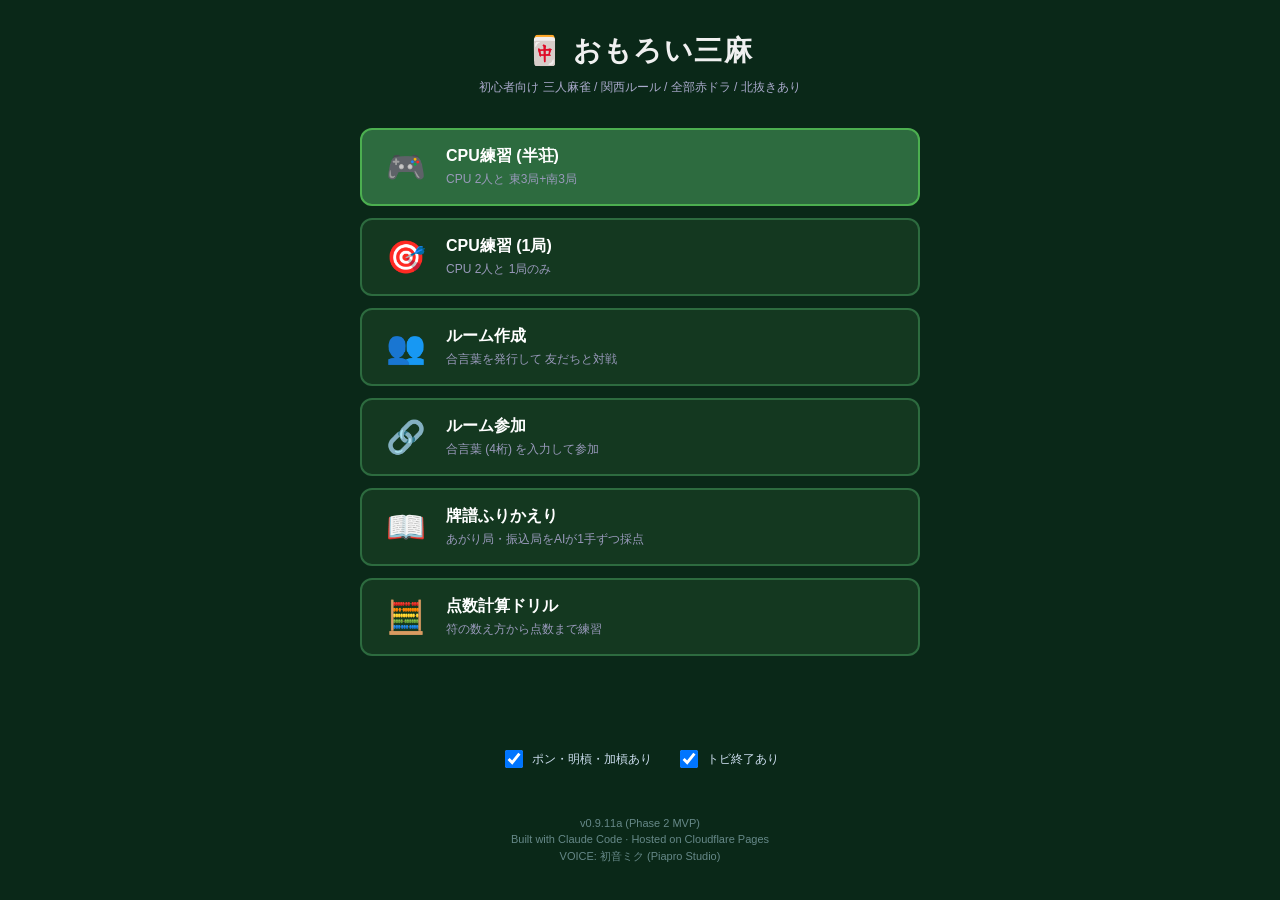
==== index.html @ 220eb3aa "feat(dev v0.9.11a): AI採点コーチに 押し引き / 良形判定 / 打点 / 役 を追加 野沢さん要望「自分の打牌採点の強化」。 従来はシャンテン数と受け入れ枚数だけで採点しており、" ====
<!DOCTYPE html>
<html lang="ja">
<head>
  <meta charset="UTF-8">
  <meta name="viewport" content="width=device-width, initial-scale=1.0, user-scalable=no">
  <meta name="description" content="おもろい三麻 - 初心者向け 三人麻雀 Webアプリ (関西ルール / 翻数のみ / 全部赤ドラ / 北抜きあり)">
  <meta name="theme-color" content="#0d3b1f">
  <link rel="manifest" href="manifest.json">
  <link rel="stylesheet" href="style.css?v=0.9.11a">
  <title>おもろい三麻 — 初心者向け三人麻雀</title>
</head>
<body>
  <main class="lobby">
    <header class="lobby__header">
      <h1 class="lobby__title">🀄 おもろい三麻</h1>
      <p class="lobby__subtitle">初心者向け 三人麻雀 / 関西ルール / 全部赤ドラ / 北抜きあり</p>
    </header>

    <div class="lobby__menu">
      <a href="game.html?mode=cpu&type=hanchan" class="lobby__btn lobby__btn--primary">
        <span class="lobby__btn-icon">🎮</span>
        <span class="lobby__btn-label">CPU練習 (半荘)</span>
        <span class="lobby__btn-desc">CPU 2人と 東3局+南3局</span>
      </a>

      <a href="game.html?mode=cpu&type=single" class="lobby__btn">
        <span class="lobby__btn-icon">🎯</span>
        <span class="lobby__btn-label">CPU練習 (1局)</span>
        <span class="lobby__btn-desc">CPU 2人と 1局のみ</span>
      </a>

      <button class="lobby__btn" id="btn-room-create">
        <span class="lobby__btn-icon">👥</span>
        <span class="lobby__btn-label">ルーム作成</span>
        <span class="lobby__btn-desc">合言葉を発行して 友だちと対戦</span>
      </button>

      <button class="lobby__btn" id="btn-room-join">
        <span class="lobby__btn-icon">🔗</span>
        <span class="lobby__btn-label">ルーム参加</span>
        <span class="lobby__btn-desc">合言葉 (4桁) を入力して参加</span>
      </button>

      <button class="lobby__btn" id="btn-kifu">
        <span class="lobby__btn-icon">📖</span>
        <span class="lobby__btn-label">牌譜ふりかえり</span>
        <span class="lobby__btn-desc">あがり局・振込局をAIが1手ずつ採点</span>
      </button>

      <a href="drill.html" class="lobby__btn">
        <span class="lobby__btn-icon">🧮</span>
        <span class="lobby__btn-label">点数計算ドリル</span>
        <span class="lobby__btn-desc">符の数え方から点数まで練習</span>
      </a>
    </div>

    <!-- ルールオプション (ソロ/ルーム共通、 localStorage 保持) -->
    <div class="lobby__opts" style="display:flex; gap:12px; justify-content:center; margin:4px 0 0; font-size:12px; color:#cde;">
      <label style="cursor:pointer; display:flex; align-items:center; gap:6px; min-height:44px; padding:0 6px;"><input type="checkbox" id="opt-naki" checked style="width:18px; height:18px;"> ポン・明槓・加槓あり</label>
      <label style="cursor:pointer; display:flex; align-items:center; gap:6px; min-height:44px; padding:0 6px;"><input type="checkbox" id="opt-tobi" checked style="width:18px; height:18px;"> トビ終了あり</label>
    </div>

    <!-- ルーム作成/参加 ダイアログ -->
    <div class="guide-overlay" id="room-dialog" hidden>
      <div class="guide-modal">
        <h2 class="guide-modal__title" id="room-dialog-title">ルーム作成</h2>
        <div style="display:flex; flex-direction:column; gap:10px; margin:12px 0;">
          <label style="font-size:12px; color:#aac;">ニックネーム (10文字まで)
            <input type="text" id="room-name" maxlength="10" placeholder="れい: のざわ"
              style="width:100%; box-sizing:border-box; margin-top:4px; padding:10px; border-radius:8px; border:1px solid #4a6; background:#0a2818; color:#fff; font-size:15px;">
          </label>
          <label id="room-code-row" style="font-size:12px; color:#aac;" hidden>合言葉 (4桁の数字)
            <input type="tel" id="room-code" maxlength="4" inputmode="numeric" placeholder="1234"
              style="width:100%; box-sizing:border-box; margin-top:4px; padding:10px; border-radius:8px; border:1px solid #4a6; background:#0a2818; color:#fff; font-size:20px; letter-spacing:6px; text-align:center;">
          </label>
          <p id="room-dialog-note" style="font-size:11px; color:#688; margin:0;"></p>
        </div>
        <div class="guide-modal__nav">
          <button class="guide-modal__skip" id="room-cancel">やめる</button>
          <button class="guide-modal__next" id="room-go">すすむ →</button>
        </div>
      </div>
    </div>

    <footer class="lobby__footer">
      <p class="lobby__version">v<span id="app-version">0.2.2</span> <span id="app-phase">(Phase 1 MVP)</span></p>
      <p class="lobby__credit">Built with Claude Code · Hosted on Cloudflare Pages</p>
      <p class="lobby__credit">VOICE: 初音ミク (Piapro Studio)</p>
    </footer>
  </main>

  <script src="firebase-config.js?v=0.9.11a"></script>
  <script src="script.js?v=0.9.11a"></script>
  <script>
    // ルーム作成/参加 ダイアログ (合言葉制)
    (function () {
      const dialog = document.getElementById('room-dialog');
      const nameIn = document.getElementById('room-name');
      const codeRow = document.getElementById('room-code-row');
      const codeIn = document.getElementById('room-code');
      const note = document.getElementById('room-dialog-note');
      const isLocal = new URLSearchParams(location.search).get('local') === '1';
      let mode = 'host';
      function open(m) {
        mode = m;
        if (!isLocal && (typeof FIREBASE_CONFIG === 'undefined' || !FIREBASE_CONFIG)) {
          alert('ルーム対戦は 準備中です (サーバ設定待ち)。もう少しお待ちください!');
          return;
        }
        document.getElementById('room-dialog-title').textContent =
          m === 'host' ? '👥 ルーム作成' : '🔗 ルーム参加';
        codeRow.hidden = (m === 'host');
        note.textContent = m === 'host'
          ? '作成すると 4桁の合言葉が発行されます。参加者に伝えてください。'
          : 'ホストから聞いた 4桁の合言葉を入力してください。';
        nameIn.value = localStorage.getItem('omoroi-nickname') || '';
        dialog.hidden = false;
        nameIn.focus();
      }
      function go() {
        const name = nameIn.value.trim();
        if (!name) { nameIn.focus(); return; }
        localStorage.setItem('omoroi-nickname', name);
        const local = isLocal ? '&local=1' : '';
        if (mode === 'host') {
          location.href = `game.html?net=host&name=${encodeURIComponent(name)}${local}${optQuery()}`;
        } else {
          const code = codeIn.value.trim();
          if (!/^\d{4}$/.test(code)) { codeIn.focus(); return; }
          location.href = `game.html?net=join&room=${code}&name=${encodeURIComponent(name)}${local}`;
        }
      }
      // ルールオプション (ソロのリンク書換 + ルーム作成URLに付与)
      const nakiCb = document.getElementById('opt-naki');
      const tobiCb = document.getElementById('opt-tobi');
      const optQuery = () => `${nakiCb.checked ? '' : '&naki=0'}${tobiCb.checked ? '' : '&tobi=0'}`;
      function applyOpts() {
        document.querySelectorAll('.lobby__menu a[href*="game.html"]').forEach(a => {
          a.href = a.href.replace(/&(naki|tobi)=0/g, '') + optQuery();
        });
      }
      const loadOpt = (cb, key) => {
        cb.checked = localStorage.getItem(key) !== '0';
        cb.addEventListener('change', () => { localStorage.setItem(key, cb.checked ? '1' : '0'); applyOpts(); });
      };
      loadOpt(nakiCb, 'omoroi-opt-naki');
      loadOpt(tobiCb, 'omoroi-opt-tobi');
      applyOpts();
      document.getElementById('btn-room-create')?.addEventListener('click', () => open('host'));
      document.getElementById('btn-room-join')?.addEventListener('click', () => open('join'));
      document.getElementById('room-cancel')?.addEventListener('click', () => { dialog.hidden = true; });
      document.getElementById('room-go')?.addEventListener('click', go);
      dialog?.addEventListener('keydown', (e) => {
        if (e.key === 'Enter') go();
        if (e.key === 'Escape') dialog.hidden = true;
      });
    })();
  </script>
</body>
</html>
---- style.css ----
/* おもろい三麻 — Phase 1 v0.5.0
   雀卓レイアウト: 4家配置 (left=上家 / top=対面 / right=下家 / bottom=自家)
   三麻なので 他家2人を上家/対面/下家から ランダム選択、 残り1家は空席だが山はある */

*, *::before, *::after { box-sizing: border-box; }
html, body { margin: 0; padding: 0; height: 100%; }
body {
  font-family: -apple-system, BlinkMacSystemFont, "Hiragino Sans", "Yu Gothic", sans-serif;
  background: #0a2818;
  color: #f0f0f0;
  -webkit-tap-highlight-color: transparent;
  user-select: none;
}

/* ── ロビー ───────────────────────── */
.lobby { min-height: 100vh; max-width: 480px; margin: 0 auto; padding: 32px 20px; display: flex; flex-direction: column; }
.lobby__header { text-align: center; margin-bottom: 32px; }
.lobby__title { font-size: 28px; margin: 0 0 8px; letter-spacing: 0.05em; }
.lobby__subtitle { font-size: 12px; color: #aac; margin: 0; line-height: 1.5; }
/* 360px 幅だと最後の1文字だけが折り返して落ちるので わずかに詰める */
@media (max-width: 379px) {
  .lobby__subtitle { font-size: 11px; letter-spacing: -0.2px; }
}
.lobby__menu { display: flex; flex-direction: column; gap: 12px; flex: 1; }
.lobby__btn {
  display: grid; grid-template-columns: 48px 1fr; grid-template-rows: auto auto;
  gap: 4px 16px; padding: 16px 20px;
  background: #143820; border: 2px solid #2d6b3f; border-radius: 12px;
  color: #fff; text-decoration: none; font-size: 16px; cursor: pointer;
  transition: transform 0.1s, background 0.1s;
  /* ⚠️ 明示必須: このメニューは <a> と <button> が混在していて、
     button はブラウザ既定が text-align:center のため 指定しないと揃えがバラつく */
  text-align: left;
}
.lobby__btn:hover, .lobby__btn:active { background: #1d5530; transform: scale(0.99); }
.lobby__btn--primary { background: #2d6b3f; border-color: #4caf50; }
.lobby__btn--disabled { opacity: 0.4; cursor: not-allowed; }
.lobby__btn-icon { grid-row: 1 / span 2; align-self: center; font-size: 32px; text-align: center; }
.lobby__btn-label { font-weight: bold; font-size: 16px; }
.lobby__btn-desc { font-size: 12px; color: #99b; }
.lobby__footer { text-align: center; margin-top: 32px; font-size: 11px; color: #688; }
.lobby__footer p { margin: 4px 0; }

/* ── ゲーム ─────────────────────── */
.game-body { background: #0a2818; overflow: hidden; }
.game { position: fixed; inset: 0; display: grid; grid-template-rows: 32px 22px 1fr 58px; }

.game__header {
  display: flex; align-items: center; padding: 0 8px;
  background: rgba(0,0,0,0.3); font-size: 11px; gap: 6px;
}
.game__back { color: #fff; text-decoration: none; font-size: 16px; padding: 0 6px; }
.game__round { font-weight: bold; }
.game__turn { color: #4caf50; font-weight: bold; font-size: 11px; }
.game__remain { margin-left: auto; color: #aac; font-size: 11px; }
.game__guide-btn { background: none; border: 1px solid #4a6; color: #4a6; padding: 2px 6px; border-radius: 4px; cursor: pointer; font-size: 12px; }
/* ヘッダーは高さが限られる (卓の面積を削れない) ので、 見た目は小さいまま
   当たり判定を縦方向にだけ 44px へ広げる。
   ⚠️ 横に広げると隣のボタン (⚙️と📚は 6px 間隔) と当たり判定が重なって誤爆するので広げない */
.game__back, .game__guide-btn { position: relative; }
.game__back::before, .game__guide-btn::before {
  content: ''; position: absolute; left: 0; right: 0; top: 50%;
  height: 44px; transform: translateY(-50%);
}

.game__hint {
  display: flex; align-items: center; justify-content: center;
  background: rgba(76, 175, 80, 0.15); color: #4caf50;
  font-size: 11px; padding: 2px 8px;
  border-bottom: 1px solid rgba(76, 175, 80, 0.3);
  text-align: center; font-weight: 500; white-space: nowrap;
  overflow: hidden; text-overflow: ellipsis;
}
.game__hint--cpu { background: rgba(255, 152, 0, 0.15); color: #ff9800; }
.game__hint--idle { background: rgba(170, 170, 200, 0.1); color: #aac; }

/* ── 雀卓 (table) — 4家 absolute レイアウト ── */
.table {
  position: relative;
  background: radial-gradient(ellipse at center, #1a5530 0%, #0d3b1f 70%, #0a2818 100%);
  overflow: hidden;
}

/* 中央 — 場情報 (コンパクト矩形、 河と重ならないサイズ) */
.center {
  position: absolute;
  top: 50%; left: 50%;
  transform: translate(-50%, -50%);
  width: 104px;
  background: rgba(0,0,0,0.72);
  border: 1px solid #2d6b3f;
  border-radius: 10px;
  padding: 5px 6px;
  display: flex; align-items: center; justify-content: center;
  text-align: center;
  z-index: 1;
}
.center__round-info {
  font-size: 11px; color: #4caf50; font-weight: bold;
  line-height: 1.35;
}
.center__round-info #center-remain { color: #ffeb3b; font-size: 15px; }
.center__kyotaku { display: block; font-size: 9px; color: #ff9800; }

/* 河エリア — 中央 box の 4方向、 6×3 grid 固定 (max18牌)
   牌は 全席 正立 (初心者の読みやすさ優先)、 最新打牌はオレンジ発光 */
.river-area {
  position: absolute;
  display: grid;
  gap: 2px;
  padding: 3px;
  z-index: 5;  /* 山 (z-index 0) と 中央box (z-index 1) より 上、 河は最優先表示 */
  background: rgba(0,0,0,0.28);
  border-radius: 6px;
}
.river-area:empty { background: none; }
.river-area--bottom, .river-area--top {
  grid-template-columns: repeat(6, auto);
  grid-template-rows: repeat(3, auto);
}
/* 側面の河: 全デバイス 実卓と同じ 6枚/段 (= 6行×3列)
   牌は 本人にとって正しい向きに回転: 上家=+90° / 下家=-90°。
   回転で縦横が入れ替わるため、 margin で レイアウト箱を横長に補正する
   (モバイル: 牌15×20 → 箱20×15 / PC: 牌22×29 → 箱29×22) */
.river-area--left, .river-area--right {
  grid-template-rows: repeat(6, auto);
  grid-template-columns: repeat(3, auto);
  grid-auto-flow: column;
  gap: 1px;
  padding: 1px;  /* モバイル360pxで 山と接触しないよう最小化 */
}
.river-area--left .tile--river, .river-area--right .tile--river {
  width: 12px;
  height: 16px;
  margin: -2px 2px;  /* 回転後のレイアウト箱 = 16×12 (6枚/段×3列を 360px の山〜中央の窓54pxに収める) */
}
.river-area--left .tile { transform: rotate(90deg); }
.river-area--right .tile { transform: rotate(-90deg); }
/* 対面の河も 本人にとって正しい向き (=180°、 縦横は変わらないので margin 補正不要) */
.river-area--top .tile { transform: rotate(180deg); }
.river-area--bottom {
  top: calc(50% + 38px);
  left: 50%;
  transform: translateX(-50%);
}
.river-area--top {
  bottom: calc(50% + 38px);
  left: 50%;
  transform: translateX(-50%);
}
.river-area--left {
  right: calc(50% + 54px);
  top: 50%;
  transform: translateY(-50%);
}
.river-area--right {
  left: calc(50% + 54px);
  top: 50%;
  transform: translateY(-50%);
}

/* 各家の seat 共通 */
.seat { position: absolute; display: flex; align-items: center; justify-content: center; gap: 3px; }
.seat__label {
  font-size: 10px; color: #e8e8e8; line-height: 1.5; white-space: nowrap;
  background: rgba(0,0,0,0.55); padding: 1px 8px; border-radius: 10px;
  border: 1px solid rgba(255,255,255,0.15);
}
.seat__label--turn {
  border-color: #4caf50; color: #b9f6ca;
  box-shadow: 0 0 8px rgba(76,175,80,0.7);
}
.seat--empty { opacity: 0.3; }

/* === 自家 (画面下) === */
.seat--bottom {
  bottom: 4px; left: 50%;
  transform: translateX(-50%);
  flex-direction: column-reverse;
}
.seat__hand--bottom { display: flex; flex-direction: row; flex-wrap: nowrap; gap: 1px; max-width: 100vw; justify-content: center; overflow-x: auto; padding: 0 4px; }
.seat__wall--bottom { display: grid; grid-template-columns: repeat(14, auto); grid-template-rows: auto auto; gap: 1px; }
/* 対面: 横長 14列×2段、 ただし top dan は 視覚的に画面下側 (卓中央寄り) */
.seat__wall--top { display: grid; grid-template-columns: repeat(14, auto); grid-template-rows: auto auto; gap: 1px; }
/* 上家: 縦長 2列×14段 */
.seat__wall--left { display: grid; grid-template-columns: auto auto; grid-template-rows: repeat(14, auto); gap: 1px; }
/* 下家: 縦長 2列×14段 */
.seat__wall--right { display: grid; grid-template-columns: auto auto; grid-template-rows: repeat(14, auto); gap: 1px; }

/* === 対面 (画面上) === */
.seat--top {
  top: 4px; left: 50%;
  transform: translateX(-50%);
  flex-direction: column;
}
.seat__hand--top { display: flex; flex-direction: row; gap: 1px; }
.seat__hand--top .tile { transform: rotate(180deg); }

/* === 上家 (画面左) === */
.seat--left {
  left: 4px; top: 50%;
  transform: translateY(-50%);
  flex-direction: row;
}
.seat--left { gap: 4px; }
.seat__hand--left { display: flex; flex-direction: column; gap: 1px; }
.seat__hand--left .tile { transform: rotate(90deg); }
.seat--left .seat__label { writing-mode: vertical-rl; padding: 8px 1px; }

/* === 下家 (画面右) === */
.seat--right {
  right: 4px; top: 50%;
  transform: translateY(-50%);
  flex-direction: row-reverse;
}
.seat--right { gap: 4px; }
.seat__hand--right { display: flex; flex-direction: column; gap: 1px; }
.seat__hand--right .tile { transform: rotate(-90deg); }
.seat--right .seat__label { writing-mode: vertical-rl; padding: 8px 1px; }

/* ── 山牌 ─── */
.seat__wall {
  padding: 2px 3px;
  background: linear-gradient(180deg, rgba(20,40,25,0.95) 0%, rgba(10,20,12,0.95) 100%);
  border-radius: 3px;
  border: 1px solid #2d6b3f;
  box-shadow: inset 0 1px 0 rgba(255,255,255,0.08), 0 1px 3px rgba(0,0,0,0.5);
  z-index: 1;
  position: relative;
}
.wall-tile {
  width: 10px; height: 14px;
  background: linear-gradient(180deg, #0e6e3e 0%, #094a28 100%);
  border: 1px solid #052010;
  border-radius: 2px;
  flex-shrink: 0;
  box-shadow: 0 1px 1px rgba(0,0,0,0.5);
}
.seat__wall { padding: 2px; }
/* 上家/下家の山: 本人向き = 横向きの牌
   (モバイルは 10×8 に抑えて 河との間隔を維持、 PC は media query で 20×14) */
.seat__wall--left .wall-tile,
.seat__wall--right .wall-tile { width: 10px; height: 8px; background: linear-gradient(90deg, #0e6e3e 0%, #094a28 100%); }
/* 側面の山のドラ表示 (画像): 縦箱を±90°回転し、マージン補正で横箱に収める */
.seat__wall--left .wall-tile--dora,
.seat__wall--right .wall-tile--dora { width: 8px; height: 10px; margin: -1px 1px; }
.seat__wall--left .wall-tile--dora { transform: rotate(90deg); }
.seat__wall--right .wall-tile--dora { transform: rotate(-90deg); }
/* 対面の山のドラ表示: 対面向き = 180° (箱サイズ不変) */
.seat__wall--top .wall-tile--dora { transform: rotate(180deg); }
.wall-tile--next {
  background: linear-gradient(180deg, #ffeb3b 0%, #fbc02d 100%);
  border-color: #f57f17;
  box-shadow: 0 0 6px #ffeb3b, 0 1px 1px rgba(0,0,0,0.5);
  animation: pulse 1.2s infinite;
}
@keyframes pulse {
  0%, 100% { box-shadow: 0 0 6px #ffeb3b, 0 1px 1px rgba(0,0,0,0.5); }
  50%      { box-shadow: 0 0 14px #ffeb3b, 0 1px 1px rgba(0,0,0,0.5); }
}
.wall-tile--cut-line { background: linear-gradient(180deg, #f44336 0%, #b71c1c 100%); border-color: #ff8a80; }
.wall-tile--king { background: linear-gradient(180deg, #9c27b0 0%, #6a1b9a 100%); border-color: #ce93d8; }
.wall-tile--counting { background: linear-gradient(180deg, #2196f3 0%, #1565c0 100%); border-color: #90caf9; animation: count-flash 0.3s; }
.wall-tile--dora {
  background-size: 100% 100% !important;
  background-repeat: no-repeat !important;
  background-color: transparent !important;
  border: 1px solid #ffeb3b !important;
  box-shadow: 0 0 6px rgba(255,235,59,0.7) !important;
}
/* カンドラ表示牌: 王牌内で表向き (緑の光でドラ表示と区別) */
.wall-tile--kandora {
  border-color: #81c784 !important;
  box-shadow: 0 0 6px rgba(129,199,132,0.85) !important;
}
@keyframes count-flash { 0% { transform: scale(1.4); box-shadow: 0 0 12px #2196f3; } 100% { transform: scale(1); box-shadow: none; } }

/* ── 牌 (画像) ─── */
.tile {
  display: inline-block;
  width: 24px; height: 32px;
  border-radius: 3px;
  transition: transform 0.1s;
  flex-shrink: 0;
  position: relative;
  background-size: 100% 100%;
  background-repeat: no-repeat;
  background-color: transparent;
  border: none;
}
.tile--mine { cursor: pointer; }
.tile--mine:hover { transform: translateY(-3px); }
.tile--mine.tile--selected { transform: translateY(-8px); box-shadow: 0 4px 8px rgba(76,175,80,0.8); }
.tile--mine.tile--just-drawn { box-shadow: 0 0 6px rgba(255,152,0,0.8); }
.tile--small { width: 16px; height: 21px; }
.tile--mini  { width: 14px; height: 19px; }
.tile--river { width: 18px; height: 24px; }
/* リーチ宣言牌 = 本人にとって横向き (各河の基本回転 +90°):
   自家=90°、 対面=180+90=270°、 上家=90+90=180°、 下家=-90+90=0° */
.tile--riichi-dec { transform: rotate(90deg) !important; }
.river-area--top .tile--riichi-dec { transform: rotate(270deg) !important; }
.river-area--left .tile--riichi-dec { transform: rotate(180deg) !important; }
.river-area--right .tile--riichi-dec { transform: rotate(0deg) !important; }
/* リーチ宣言モード (雀魂式支援): 捨てるとリーチ成立する牌=緑発光、 それ以外=暗転 */
.tile--riichi-ok {
  box-shadow: 0 0 0 2px #4caf50, 0 0 12px rgba(76,175,80,0.95);
}
.tile--dimmed {
  opacity: 0.35;
  filter: grayscale(60%);
}
/* 最新の打牌 = オレンジ発光 (どの牌が今捨てられたか一目で分かる) */
.tile--latest {
  box-shadow: 0 0 0 2px #ff9800, 0 0 10px rgba(255,152,0,0.9);
}
/* 抜いた北 (手牌の右端に表向きで並ぶ、 手牌と間隔を空ける) */
.tile--kita {
  opacity: 0.92;
  box-shadow: 0 0 0 1px rgba(255,235,59,0.5);
  align-self: flex-end;
}
/* CPU席: 北と手牌の間隔 — 北は本人の右 = 対面/下家は先頭、 上家は末尾 */
.seat__hand--top .tile--kita + .tile:not(.tile--kita) { margin-left: 14px; }
.seat__hand--right .tile--kita + .tile:not(.tile--kita) { margin-top: 14px; }
.seat__hand--left .tile:not(.tile--kita) + .tile--kita { margin-top: 14px; }

/* ── アクションバー (タップ領域 ≥44px、 有効時に色分け) ── */
.action-bar { display: flex; gap: 5px; padding: 6px 8px; background: rgba(0,0,0,0.55); align-items: stretch; justify-content: space-around; min-height: 56px; box-sizing: border-box; }
.action-btn { flex: 1; min-height: 44px; max-width: 160px; padding: 4px 2px; border: 1px solid #4a6; background: #143820; color: #fff; border-radius: 8px; font-size: 13px; font-weight: bold; cursor: pointer; }
.action-btn:disabled { opacity: 0.25; cursor: not-allowed; font-weight: normal; }
/* コンテキスト表示 (雀魂式): 押せないボタンは占有せず消す。 bar は min-height でガタつき防止 */
.action-btn[hidden] { display: none; }
.action-btn--primary { background: #d32f2f; border-color: #f44336; }
.action-btn:not(:disabled):active { transform: scale(0.95); }
#btn-riichi:not(:disabled) { background: #e65100; border-color: #ffb74d; }
#btn-tsumo:not(:disabled), #btn-ron:not(:disabled) { background: #c62828; border-color: #ff8a80; animation: btn-pulse 1.1s infinite; }
#btn-pass:not(:disabled) { background: #455a64; border-color: #90a4ae; }
#btn-kita:not(:disabled) { background: #1565c0; border-color: #64b5f6; }
@keyframes btn-pulse {
  0%, 100% { box-shadow: 0 0 4px rgba(255,82,82,0.5); }
  50%      { box-shadow: 0 0 14px rgba(255,82,82,0.95); }
}

/* ── オンボーディング ── */
.guide-overlay { position: fixed; inset: 0; background: rgba(0,0,0,0.7); display: flex; align-items: center; justify-content: center; z-index: 100; }
.guide-overlay[hidden] { display: none; }
.guide-modal { background: #143820; border: 2px solid #4caf50; border-radius: 12px; padding: 18px; max-width: 320px; width: 90%; }
.guide-modal__title { margin: 0 0 10px; font-size: 16px; color: #4caf50; }
.guide-modal__text { font-size: 13px; line-height: 1.55; color: #ddd; }
.guide-modal__nav { display: flex; align-items: center; gap: 8px; margin-top: 12px; }
.guide-modal__step { font-size: 11px; color: #aac; }
.guide-modal__skip { background: none; border: none; color: #aac; cursor: pointer; margin-left: auto; font-size: 12px; }
.guide-modal__next { background: #4caf50; color: #fff; border: none; padding: 6px 12px; border-radius: 6px; cursor: pointer; font-weight: bold; font-size: 13px; }

/* ── サイコロ ── */
.dice-overlay { position: fixed; top: 60px; left: 50%; transform: translateX(-50%); z-index: 110; pointer-events: none; }
.dice-overlay[hidden] { display: none; }
/* 起点家が 対面/下家 のとき: 山のカウント/王牌表示を隠さないよう 下側へ退避 */
.dice-overlay--low { top: auto; bottom: 150px; }
.dice-modal { background: rgba(20, 56, 32, 0.97); border: 2px solid #ffeb3b; border-radius: 12px; padding: 12px 14px; max-width: 320px; width: 92vw; text-align: center; box-shadow: 0 4px 20px rgba(0,0,0,0.6), 0 0 16px rgba(255,235,59,0.2); pointer-events: auto; backdrop-filter: blur(4px); }
.dice-modal__title { margin: 0 0 6px; font-size: 14px; color: #ffeb3b; }
.dice-row { display: flex; align-items: center; justify-content: center; gap: 5px; margin: 6px 0; }
.dice { font-size: 30px; width: 40px; height: 40px; background: #fff; color: #222; border-radius: 6px; display: flex; align-items: center; justify-content: center; box-shadow: 0 2px 6px rgba(0,0,0,0.5); }
.dice--rolling { animation: dice-roll 0.15s infinite; }
@keyframes dice-roll { 0% { transform: rotate(0deg) scale(1); } 50% { transform: rotate(180deg) scale(1.1); } 100% { transform: rotate(360deg) scale(1); } }
.dice-plus, .dice-equals { font-size: 16px; color: #ffeb3b; font-weight: bold; }
.dice-total { font-size: 30px; color: #ffeb3b; font-weight: bold; min-width: 44px; }
.dice-explain { font-size: 11px; color: #ddd; line-height: 1.4; margin: 4px 0; }
.dice-counter { background: rgba(255,235,59,0.15); padding: 4px 8px; border-radius: 6px; margin: 4px 0; }
.dice-counter__label { font-size: 10px; color: #aac; margin-right: 6px; }
.dice-counter__num { font-size: 18px; color: #ffeb3b; font-weight: bold; min-width: 30px; display: inline-block; }
.dice-mnemonic { background: rgba(255,235,59,0.08); border: 1px solid rgba(255,235,59,0.3); padding: 4px 8px; border-radius: 6px; margin: 4px 0; text-align: left; font-size: 10px; line-height: 1.4; color: #ddd; }
.dice-mnemonic[hidden] { display: none; }
.dice-mnemonic__title { font-size: 11px; color: #ffeb3b; margin: 0 0 2px; font-weight: bold; text-align: center; }
.dice-mnemonic__line { margin: 1px 0; color: #f0f0f0; font-size: 10px; }
.dice-mnemonic__line b { color: #ffeb3b; font-weight: bold; }
.dice-ok { background: #4caf50; color: #fff; border: none; padding: 6px 16px; border-radius: 6px; font-weight: bold; font-size: 12px; cursor: pointer; margin-top: 4px; }
.dice-ok[hidden] { display: none; }

/* ── リーチ中の待ち牌ガイド (手牌の上に常時表示) ── */
.riichi-guide {
  display: flex;
  align-items: center;
  gap: 4px;
  background: rgba(0,0,0,0.65);
  border: 1px solid rgba(255,82,82,0.65);
  border-radius: 12px;
  padding: 4px 12px;
  margin-bottom: 2px;
  font-size: 11px;
  color: #ffecb3;
  white-space: nowrap;
}
.riichi-guide[hidden] { display: none; }
.riichi-guide__label { font-weight: bold; color: #ff8a80; margin-right: 2px; }
.riichi-guide__count { color: #ffeb3b; font-size: 10px; margin-right: 5px; }
.riichi-guide__furiten { color: #ff8a80; font-size: 10px; font-weight: bold; margin-left: 4px; }

/* ── 点数移動バッジ (勝利/流局時に 各席から ±点数がフワッと浮く) ── */
.score-badge {
  position: fixed;
  z-index: 130;
  transform: translateX(-50%);
  font-size: 20px;
  font-weight: bold;
  pointer-events: none;
  text-shadow: 0 1px 4px rgba(0,0,0,0.9), 0 0 8px rgba(0,0,0,0.6);
  animation: badge-float 1.6s ease-out forwards;
}
.score-badge--plus { color: #ffeb3b; }
.score-badge--minus { color: #ff8a80; }
@keyframes badge-float {
  0%   { opacity: 0; margin-top: 6px; }
  15%  { opacity: 1; margin-top: 0; }
  75%  { opacity: 1; }
  100% { opacity: 0; margin-top: -34px; }
}

/* ── 宣言カットイン (リーチ/ロン/ツモ/北抜き の帯バナー演出) ── */
.callout {
  position: fixed;
  top: 38%;
  left: 0;
  right: 0;
  z-index: 130;           /* モーダルより上、 タップは素通し */
  pointer-events: none;
  text-align: center;
  overflow: hidden;
}
.callout[hidden] { display: none; }
.callout__text {
  display: inline-block;
  min-width: 70%;
  padding: 6px 40px;
  font-size: 42px;
  font-weight: 900;
  letter-spacing: 10px;
  color: #fff;
  text-shadow: 0 2px 10px rgba(0,0,0,0.7), 0 0 18px rgba(255,255,255,0.35);
  background: linear-gradient(90deg,
    transparent 0%, var(--callout-bg, rgba(211,47,47,0.92)) 16%,
    var(--callout-bg, rgba(211,47,47,0.92)) 84%, transparent 100%);
  animation: callout-in 1.1s cubic-bezier(0.22, 1, 0.36, 1) forwards;
}
@keyframes callout-in {
  0%   { transform: scale(2.4); opacity: 0; }
  16%  { transform: scale(1);   opacity: 1; }
  78%  { transform: scale(1);   opacity: 1; }
  100% { transform: scale(1.05); opacity: 0; }
}
@media (max-width: 639px) {
  .callout__text { font-size: 30px; letter-spacing: 6px; padding: 5px 24px; }
}

/* ── 盤面を見る ⇄ 結果に戻る (局終了時の一時閉じ) ── */
.peek-return {
  position: fixed;
  bottom: 72px;
  left: 50%;
  transform: translateX(-50%);
  z-index: 120;
  background: #ff9800;
  color: #12281a;
  border: none;
  padding: 12px 24px;
  border-radius: 22px;
  font-weight: bold;
  font-size: 13px;
  cursor: pointer;
  box-shadow: 0 2px 12px rgba(0,0,0,0.6);
}
.peek-return[hidden] { display: none; }

/* ── トースト (対面の手牌/ラベルと 河の間の 空きバンドに表示 — 盤面情報を隠さない) ── */
.toast { position: fixed; top: 124px; left: 50%; transform: translateX(-50%); background: rgba(0,0,0,0.8); color: #fff; padding: 7px 14px; border-radius: 16px; font-size: 12px; z-index: 50; animation: toast-in 0.2s; pointer-events: none; }
.toast[hidden] { display: none; }
@keyframes toast-in { from { opacity: 0; transform: translate(-50%, -10px); } to { opacity: 1; transform: translate(-50%, 0); } }

/* ── AI採点コーチ (打牌の即時評価バナー — toast の下に積む) ── */
.coach-banner { position: fixed; top: 160px; left: 50%; transform: translateX(-50%); background: rgba(13, 42, 26, 0.95); border: 1px solid #4a6; color: #e8f2e8; padding: 7px 14px; border-radius: 10px; font-size: 12px; max-width: min(92vw, 480px); text-align: center; line-height: 1.55; z-index: 49; animation: toast-in 0.2s; pointer-events: none; box-shadow: 0 4px 14px rgba(0, 0, 0, 0.4); }
.coach-banner[hidden] { display: none; }
.coach-grade { font-weight: bold; font-size: 14px; }
.coach-grade--best { color: #ffeb3b; }
.coach-grade--good { color: #81c784; }
.coach-grade--ok { color: #ffb74d; }
.coach-grade--bad { color: #ff8a80; }
.coach-safety { display: block; font-size: 11px; color: #cde; margin-top: 2px; }
/* 打点・役の補足 (損している時だけ出す) */
.coach-note { display: block; font-size: 11px; color: #ffd54f; margin-top: 2px; }

/* ── 牌譜ふりかえり (📖 ビューア — end-modal 派生でデザイン統一) ── */
.kifu-modal { max-width: 420px; text-align: left; }
.kifu-body { font-size: 12px; color: #dde; }
.kifu-nav { display: flex; gap: 6px; margin-top: 8px; }
.kifu-nav .kifu-btn { flex: 1; }
.kifu-btn { min-height: 44px; }  /* モバイルタップ領域確保 */
.kifu-dots { display: flex; flex-wrap: wrap; gap: 3px; justify-content: center; margin: 4px 0 8px; }
.kifu-dot { width: 10px; height: 10px; border-radius: 50%; background: #345; display: inline-block; }
.kifu-dot--best { background: #ffeb3b; }
.kifu-dot--good { background: #81c784; }
.kifu-dot--ok { background: #ffb74d; }
.kifu-dot--bad { background: #ff8a80; }
.kifu-dot--auto { background: #567; }
.kifu-dot--cur { outline: 2px solid #fff; outline-offset: 1px; }
.kifu-hand { background: rgba(0,0,0,0.35); padding: 8px 6px 4px; border-radius: 6px; text-align: center; line-height: 1.1; }
.kifu-hand__note { font-size: 10px; color: #aac; margin-top: 4px; }
.kifu-eval { background: rgba(13,42,26,0.9); border: 1px solid #4a6; border-radius: 8px; padding: 8px 10px; margin: 8px 0 6px; line-height: 1.55; }
.kifu-info { font-size: 10px; color: #9ab; margin-bottom: 6px; }
.kifu-dealin { background: rgba(198,40,40,0.15); border: 1px solid rgba(255,138,128,0.5); border-radius: 8px; padding: 8px 10px; margin-top: 6px; line-height: 1.6; font-size: 11px; }
.kifu-win { background: rgba(255,235,59,0.12); border: 1px solid rgba(255,235,59,0.4); border-radius: 8px; padding: 8px 10px; margin-top: 6px; line-height: 1.6; font-size: 11px; }
.kifu-mini-tiles { line-height: 1; }
.kifu-list { max-height: 60vh; overflow-y: auto; }
.kifu-section { font-size: 12px; color: #ffeb3b; margin: 10px 0 4px; font-weight: bold; }
.kifu-empty { font-size: 11px; color: #789; margin: 2px 0 6px; }
.kifu-note { font-size: 10px; color: #9ab; margin-top: 10px; }
.kifu-row { display: flex; flex-direction: column; align-items: flex-start; gap: 2px; width: 100%; box-sizing: border-box; margin: 3px 0; padding: 8px 10px; background: #143820; border: 1px solid #4a6; border-radius: 8px; color: #dde; cursor: pointer; font-size: 12px; text-align: left; }
.kifu-row:hover { background: #1b4a2b; }
.kifu-row__main { font-weight: bold; }
.kifu-row__sub { font-size: 10px; color: #9ab; }
.kifu-badge { font-size: 10px; padding: 1px 8px; border-radius: 10px; font-weight: bold; }
.kifu-badge--win { background: rgba(255,235,59,0.2); color: #ffeb3b; border: 1px solid rgba(255,235,59,0.5); }
.kifu-badge--dealin { background: rgba(198,40,40,0.25); color: #ff8a80; border: 1px solid rgba(255,138,128,0.5); }

/* ── ⚙️ 対局設定モーダル ── */
.settings-overlay { z-index: 110; }
.settings-modal { max-width: 340px; text-align: left; }
.settings-body { display: flex; flex-direction: column; gap: 4px; margin-top: 6px; }
.settings-row { display: flex; align-items: center; justify-content: space-between; gap: 10px; min-height: 48px; padding: 4px 8px; border-radius: 8px; cursor: pointer; background: rgba(0,0,0,0.25); }
.settings-row:hover { background: rgba(255,255,255,0.06); }
.settings-row__main { font-size: 13px; color: #e8f2e8; font-weight: bold; }
.settings-row__desc { display: block; font-size: 10px; color: #9ab; font-weight: normal; margin-top: 1px; }
.settings-row__cb { width: 22px; height: 22px; accent-color: #4caf50; flex: 0 0 auto; cursor: pointer; }

/* ── モバイル: ドラッグ打牌 (上へスワイプ) ── */
.tile--drag-ready { box-shadow: 0 0 0 2px #ff9800, 0 0 12px rgba(255,152,0,0.9) !important; opacity: 0.9; }

/* ── 共通確認モーダル (退出/見逃し等の最終確認 — 最前面 z120) ── */
.confirm-overlay { z-index: 120; }
.confirm-modal { max-width: 320px; }
.confirm-modal__text { font-size: 13px; line-height: 1.7; }
.confirm-modal .confirm-ok { background: #c62828; border-color: #ff8a80; }
.confirm-modal .confirm-ok:hover { background: #e53935; }

/* ゲスト対戦中の 「ロビーへ」 降格表示 (誤タップで対戦離脱を防ぐ小さな退出リンク) */
.end-modal__btn--leave {
  flex: 0 0 auto !important;
  font-size: 10px !important;
  padding: 4px 8px !important;
  background: none !important;
  border: none !important;
  color: #789 !important;
  text-decoration: underline;
  align-self: center;
}

/* ── 局終了モーダル ── */
.end-overlay { position: fixed; inset: 0; background: rgba(0,0,0,0.8); display: flex; align-items: center; justify-content: center; z-index: 100; }
.end-overlay[hidden] { display: none; }
.end-modal { background: #143820; border: 2px solid #ff9800; border-radius: 12px; padding: 20px; max-width: 360px; width: 90%; text-align: center; max-height: 88vh; overflow-y: auto; }
.end-modal__title { margin: 0 0 10px; font-size: 20px; color: #ff9800; }
.end-modal__text { font-size: 13px; line-height: 1.5; color: #ddd; }
.end-modal__nav { display: flex; gap: 8px; margin-top: 14px; }
.end-modal__btn { flex: 1; background: #4caf50; color: #fff; border: none; padding: 10px; border-radius: 6px; cursor: pointer; font-weight: bold; text-decoration: none; text-align: center; }
.end-modal__btn--secondary { background: #555; }

/* ── PC 横画面 (640px〜) ─── */
@media (min-width: 640px) {
  .tile { width: 32px; height: 43px; }
  .tile--small { width: 22px; height: 30px; }
  .tile--mini  { width: 16px; height: 22px; }
  .tile--river { width: 22px; height: 29px; }
  .lobby { max-width: 600px; }
  .game__header { font-size: 13px; }
  .game__hint { font-size: 13px; }
  .wall-tile { width: 14px; height: 20px; }
  .seat__wall--left .wall-tile,
  .seat__wall--right .wall-tile { width: 20px; height: 14px; }
  .seat__wall--left .wall-tile--dora,
  .seat__wall--right .wall-tile--dora { width: 14px; height: 20px; margin: -3px 3px; }
  .center { width: 140px; padding: 8px; }
  .seat__label { font-size: 13px; }
  .center__round-info { font-size: 13px; }
  .center__round-info #center-remain { font-size: 18px; }
  .center__kyotaku { font-size: 11px; }
  /* 河のオフセットも 拡大牌に合わせて 再計算 (中央140×~80 と非重複)、 側面は 3列×6行 */
  .river-area--left, .river-area--right {
    grid-template-rows: repeat(6, auto);
    grid-template-columns: repeat(3, auto);
    gap: 2px;
    padding: 3px;
  }
  /* 側面河の回転牌: PC は 牌22×29 → レイアウト箱29×22 に補正 */
  .river-area--left .tile--river, .river-area--right .tile--river {
    width: 22px;
    height: 29px;
    margin: -3.5px 3.5px;
  }
  .river-area--bottom { top: calc(50% + 46px); }
  .river-area--top { bottom: calc(50% + 46px); }
  .river-area--left { right: calc(50% + 82px); }
  .river-area--right { left: calc(50% + 82px); }
  .action-btn { font-size: 15px; }
}

/* ── 副露 (暗槓) 表示 + 中央カンドラ ── */
.tile--meld { outline: 1px solid rgba(102,187,106,0.75); border-radius: 3px; }
.center__kandora {
  font-size: 9px;
  color: #a5d6a7;
  margin-top: 3px;
  line-height: 1;
}
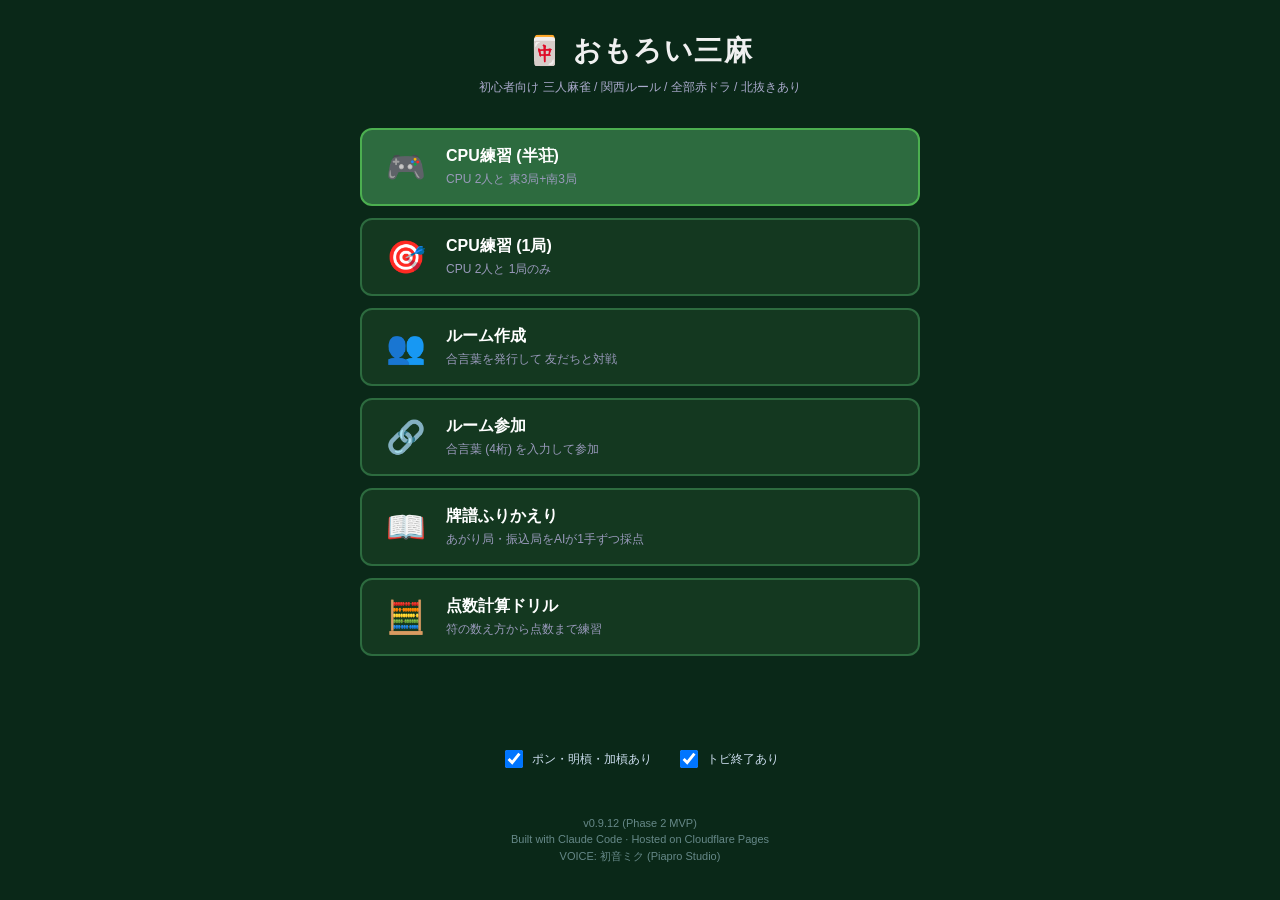
==== commit 81f91732: "chore: v0.9.12 版番反映 (dev suffix除去)" ====
--- a/index.html
+++ b/index.html
@@ -6,7 +6,7 @@
   <meta name="description" content="おもろい三麻 - 初心者向け 三人麻雀 Webアプリ (関西ルール / 翻数のみ / 全部赤ドラ / 北抜きあり)">
   <meta name="theme-color" content="#0d3b1f">
   <link rel="manifest" href="manifest.json">
-  <link rel="stylesheet" href="style.css?v=0.9.11a">
+  <link rel="stylesheet" href="style.css?v=0.9.12">
   <title>おもろい三麻 — 初心者向け三人麻雀</title>
 </head>
 <body>
@@ -89,8 +89,8 @@
     </footer>
   </main>
 
-  <script src="firebase-config.js?v=0.9.11a"></script>
-  <script src="script.js?v=0.9.11a"></script>
+  <script src="firebase-config.js?v=0.9.12"></script>
+  <script src="script.js?v=0.9.12"></script>
   <script>
     // ルーム作成/参加 ダイアログ (合言葉制)
     (function () {
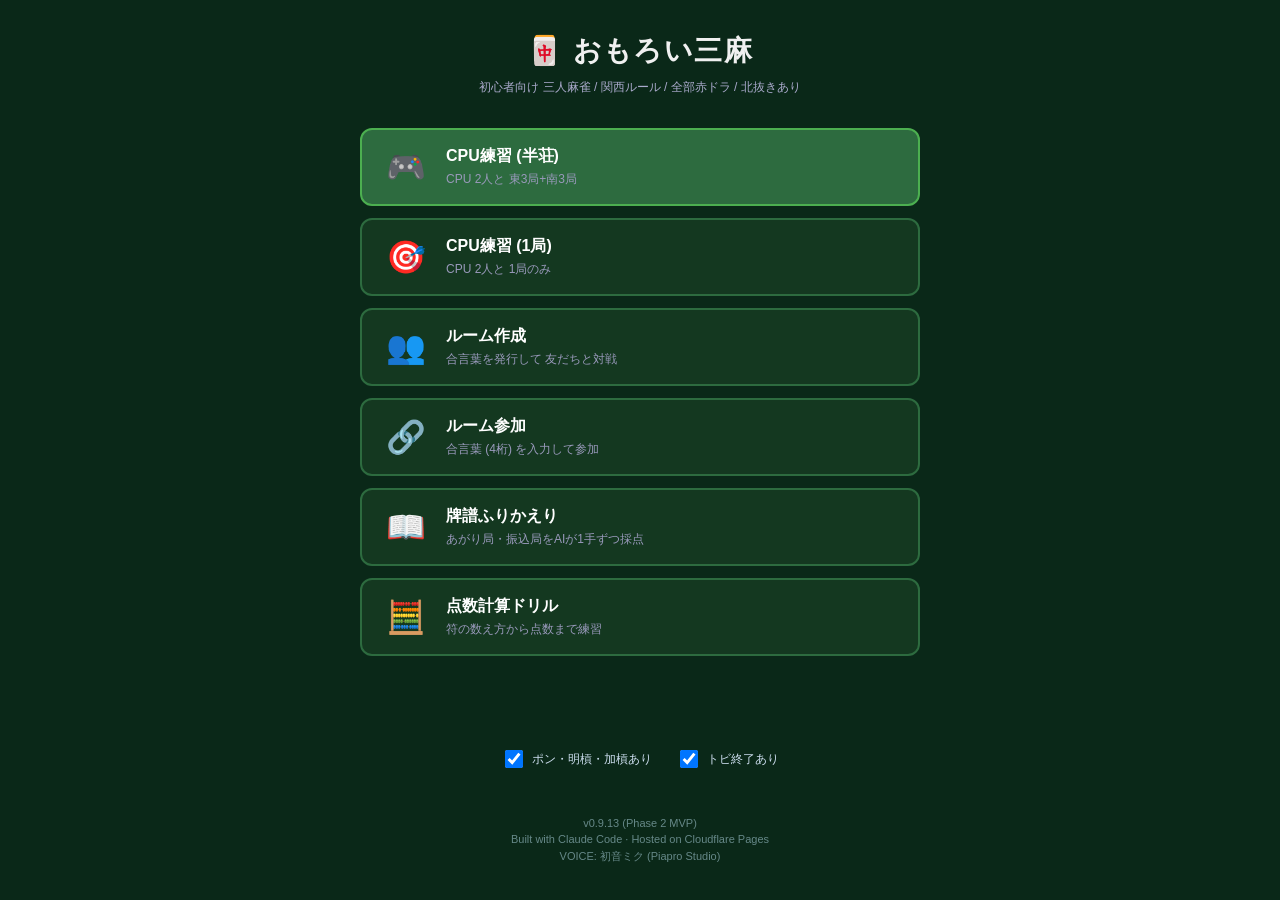
==== commit 8fe3e553: "feat(drill): 手牌形式は状況と手牌だけ見て点数を答える形式に (v0.9.13) 野沢さん依頼4点。符を答える段階を廃止し、翻数も符も画面に出さずに 「状況 + 手牌」から点数まで出す実戦" ====
--- a/index.html
+++ b/index.html
@@ -6,7 +6,7 @@
   <meta name="description" content="おもろい三麻 - 初心者向け 三人麻雀 Webアプリ (関西ルール / 翻数のみ / 全部赤ドラ / 北抜きあり)">
   <meta name="theme-color" content="#0d3b1f">
   <link rel="manifest" href="manifest.json">
-  <link rel="stylesheet" href="style.css?v=0.9.12">
+  <link rel="stylesheet" href="style.css?v=0.9.13">
   <title>おもろい三麻 — 初心者向け三人麻雀</title>
 </head>
 <body>
@@ -89,8 +89,8 @@
     </footer>
   </main>
 
-  <script src="firebase-config.js?v=0.9.12"></script>
-  <script src="script.js?v=0.9.12"></script>
+  <script src="firebase-config.js?v=0.9.13"></script>
+  <script src="script.js?v=0.9.13"></script>
   <script>
     // ルーム作成/参加 ダイアログ (合言葉制)
     (function () {
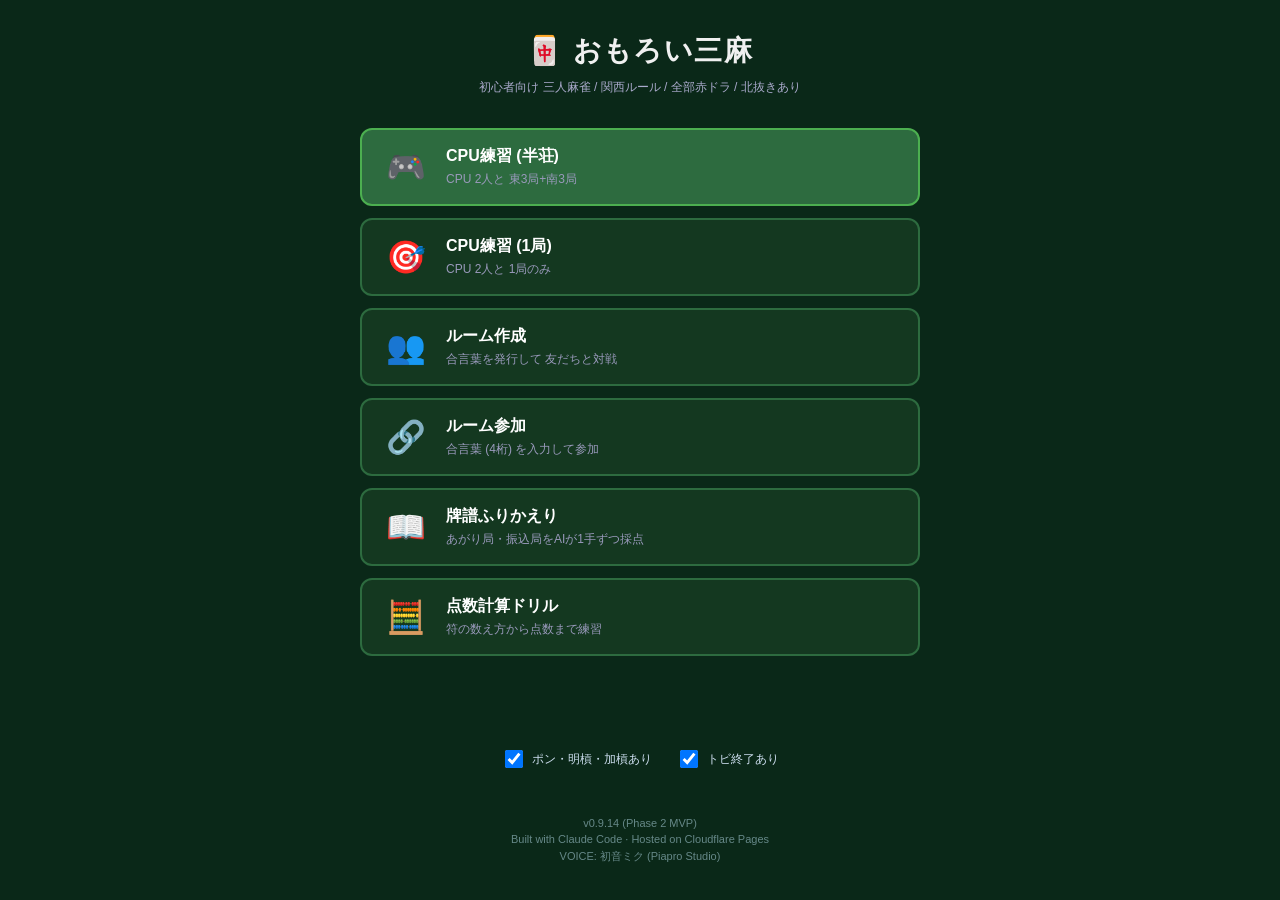
==== commit edf1633a: "fix: ピンフの雀頭判定が自風を見ていなかった (v0.9.14) isYakuhaiPairId が「東は常に役牌 / 南は南場のみ / 西は見ない」という判定で、 刻子側の役牌判定 (count" ====
--- a/index.html
+++ b/index.html
@@ -6,7 +6,7 @@
   <meta name="description" content="おもろい三麻 - 初心者向け 三人麻雀 Webアプリ (関西ルール / 翻数のみ / 全部赤ドラ / 北抜きあり)">
   <meta name="theme-color" content="#0d3b1f">
   <link rel="manifest" href="manifest.json">
-  <link rel="stylesheet" href="style.css?v=0.9.13">
+  <link rel="stylesheet" href="style.css?v=0.9.14">
   <title>おもろい三麻 — 初心者向け三人麻雀</title>
 </head>
 <body>
@@ -89,8 +89,8 @@
     </footer>
   </main>
 
-  <script src="firebase-config.js?v=0.9.13"></script>
-  <script src="script.js?v=0.9.13"></script>
+  <script src="firebase-config.js?v=0.9.14"></script>
+  <script src="script.js?v=0.9.14"></script>
   <script>
     // ルーム作成/参加 ダイアログ (合言葉制)
     (function () {
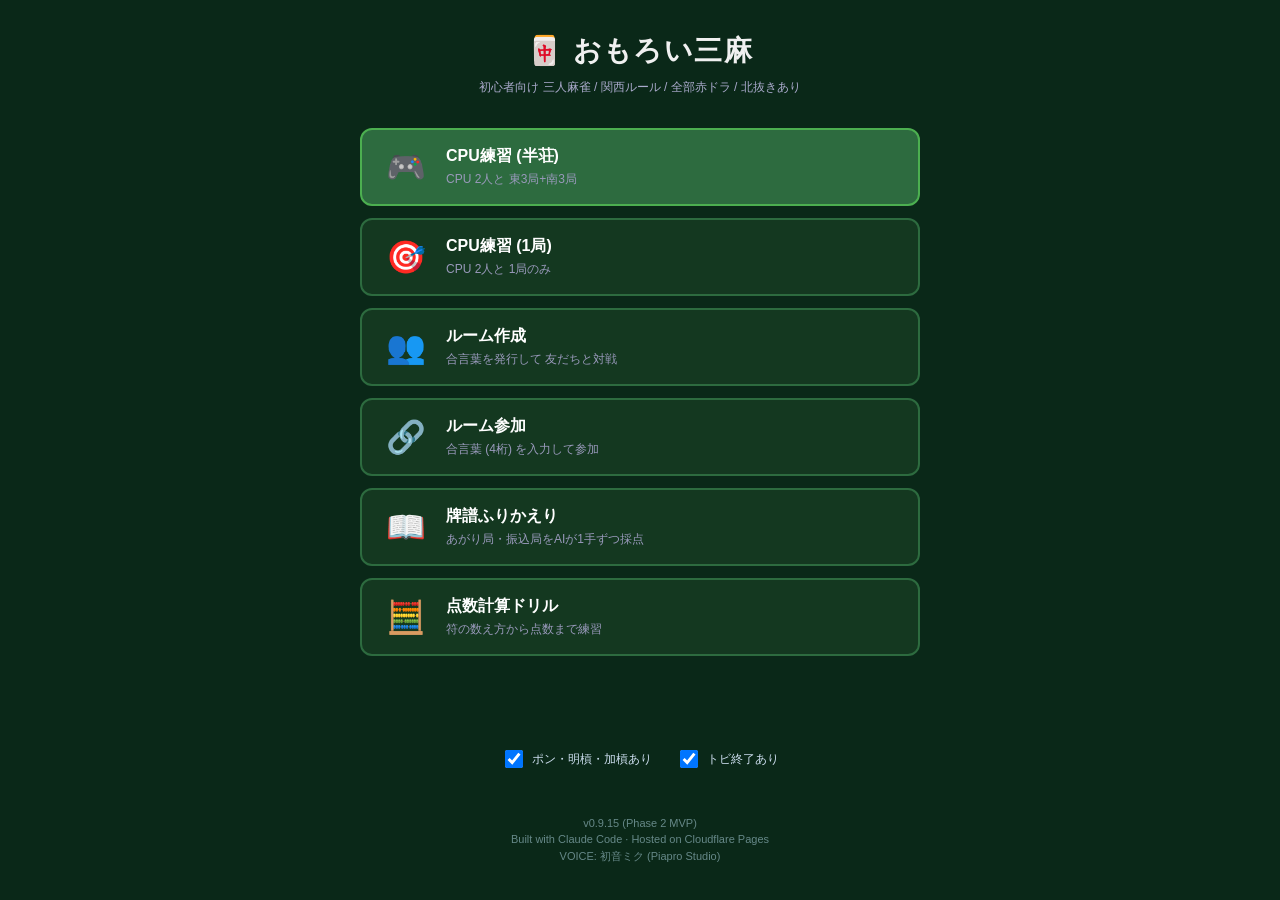
==== commit 4de48139: "fix: 場風・自風の判定を1箇所に集約し、三暗刻とCPUポンの誤りを修正 (v0.9.15) ピンフの雀頭バグ (v0.9.14) と同種の「同じ判断が複数箇所に散っている」箇所を 洗い出して修正し" ====
--- a/index.html
+++ b/index.html
@@ -6,7 +6,7 @@
   <meta name="description" content="おもろい三麻 - 初心者向け 三人麻雀 Webアプリ (関西ルール / 翻数のみ / 全部赤ドラ / 北抜きあり)">
   <meta name="theme-color" content="#0d3b1f">
   <link rel="manifest" href="manifest.json">
-  <link rel="stylesheet" href="style.css?v=0.9.14">
+  <link rel="stylesheet" href="style.css?v=0.9.15">
   <title>おもろい三麻 — 初心者向け三人麻雀</title>
 </head>
 <body>
@@ -89,8 +89,8 @@
     </footer>
   </main>
 
-  <script src="firebase-config.js?v=0.9.14"></script>
-  <script src="script.js?v=0.9.14"></script>
+  <script src="firebase-config.js?v=0.9.15"></script>
+  <script src="script.js?v=0.9.15"></script>
   <script>
     // ルーム作成/参加 ダイアログ (合言葉制)
     (function () {
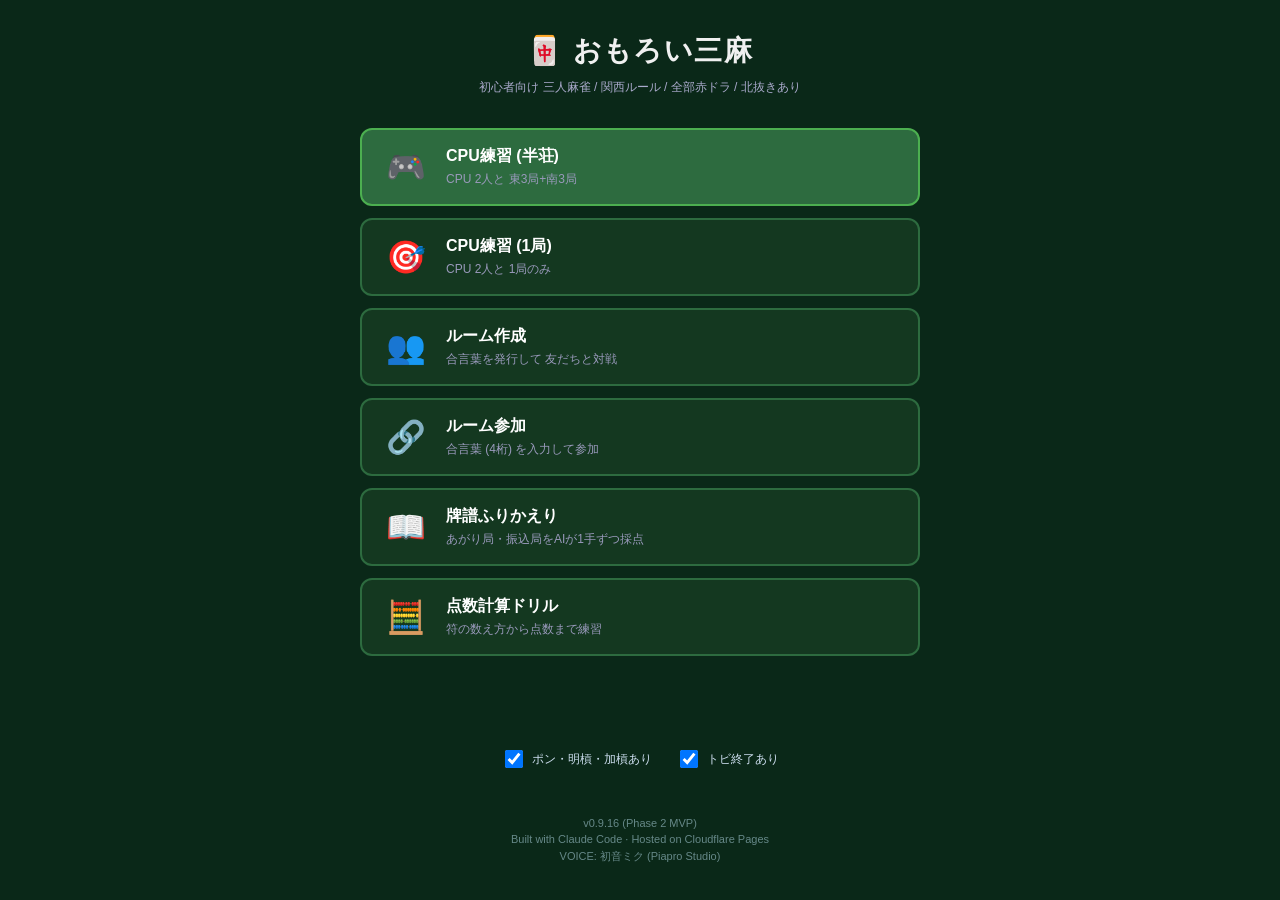
==== commit d0598977: "feat: 対局の点数を符×翻の実ルールに / 北家・ダブル役満に対応 (v0.9.16) これまで対局は「翻数のみ (30符固定・4翻は無条件で満貫)」の固定表で払っており、 点数計算ドリルで練習し" ====
--- a/index.html
+++ b/index.html
@@ -6,7 +6,7 @@
   <meta name="description" content="おもろい三麻 - 初心者向け 三人麻雀 Webアプリ (関西ルール / 翻数のみ / 全部赤ドラ / 北抜きあり)">
   <meta name="theme-color" content="#0d3b1f">
   <link rel="manifest" href="manifest.json">
-  <link rel="stylesheet" href="style.css?v=0.9.15">
+  <link rel="stylesheet" href="style.css?v=0.9.16">
   <title>おもろい三麻 — 初心者向け三人麻雀</title>
 </head>
 <body>
@@ -89,8 +89,8 @@
     </footer>
   </main>
 
-  <script src="firebase-config.js?v=0.9.15"></script>
-  <script src="script.js?v=0.9.15"></script>
+  <script src="firebase-config.js?v=0.9.16"></script>
+  <script src="script.js?v=0.9.16"></script>
   <script>
     // ルーム作成/参加 ダイアログ (合言葉制)
     (function () {
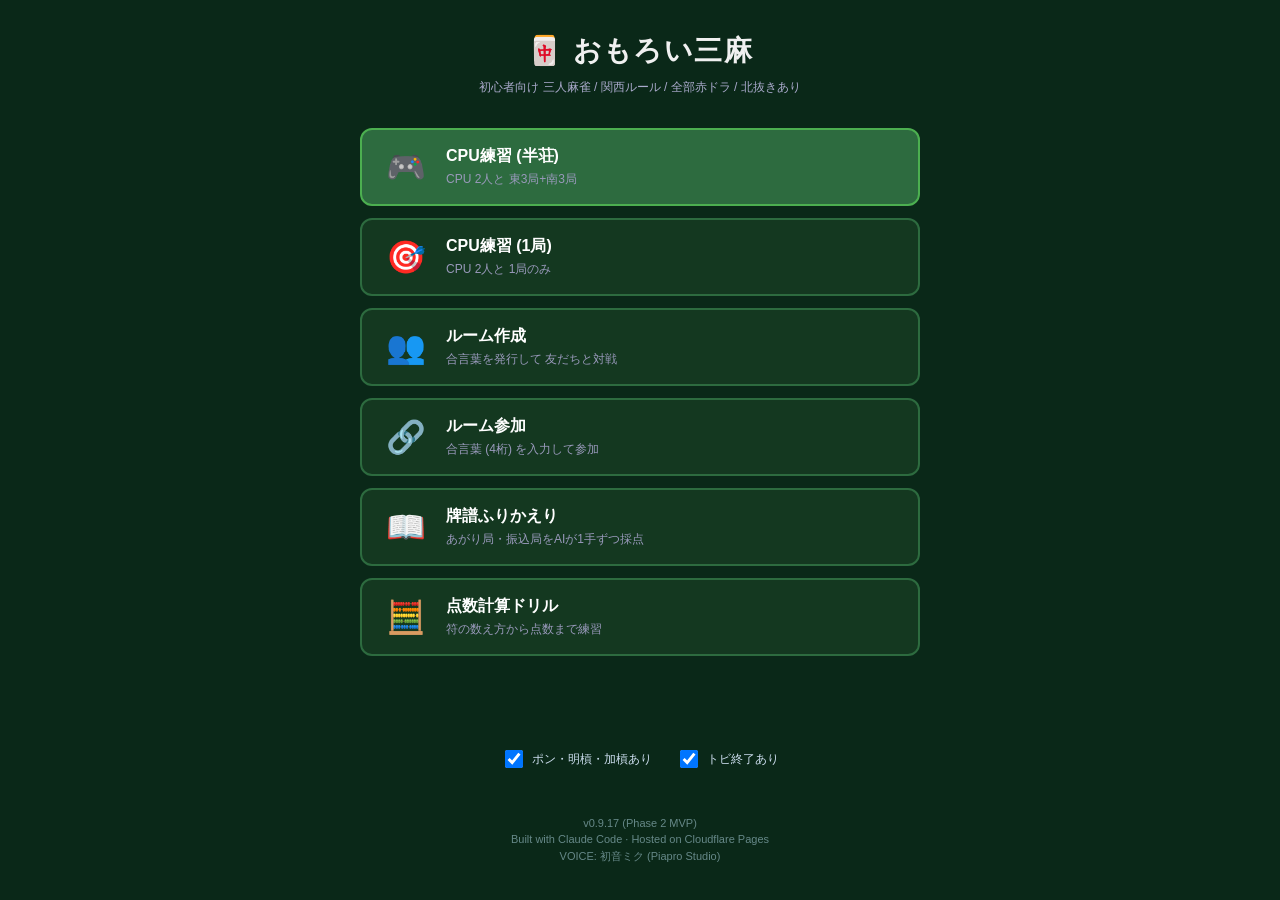
==== commit 941ce644: "fix(drill): 点数計算ドリルが赤ドラを数えていなかった (v0.9.17) このアプリは全赤ルール (5筒・5索は全て赤ドラ = 1枚1翻) だが、ドリルの 「手牌から点数」は牌に isRe" ====
--- a/index.html
+++ b/index.html
@@ -6,7 +6,7 @@
   <meta name="description" content="おもろい三麻 - 初心者向け 三人麻雀 Webアプリ (関西ルール / 翻数のみ / 全部赤ドラ / 北抜きあり)">
   <meta name="theme-color" content="#0d3b1f">
   <link rel="manifest" href="manifest.json">
-  <link rel="stylesheet" href="style.css?v=0.9.16">
+  <link rel="stylesheet" href="style.css?v=0.9.17">
   <title>おもろい三麻 — 初心者向け三人麻雀</title>
 </head>
 <body>
@@ -89,8 +89,8 @@
     </footer>
   </main>
 
-  <script src="firebase-config.js?v=0.9.16"></script>
-  <script src="script.js?v=0.9.16"></script>
+  <script src="firebase-config.js?v=0.9.17"></script>
+  <script src="script.js?v=0.9.17"></script>
   <script>
     // ルーム作成/参加 ダイアログ (合言葉制)
     (function () {
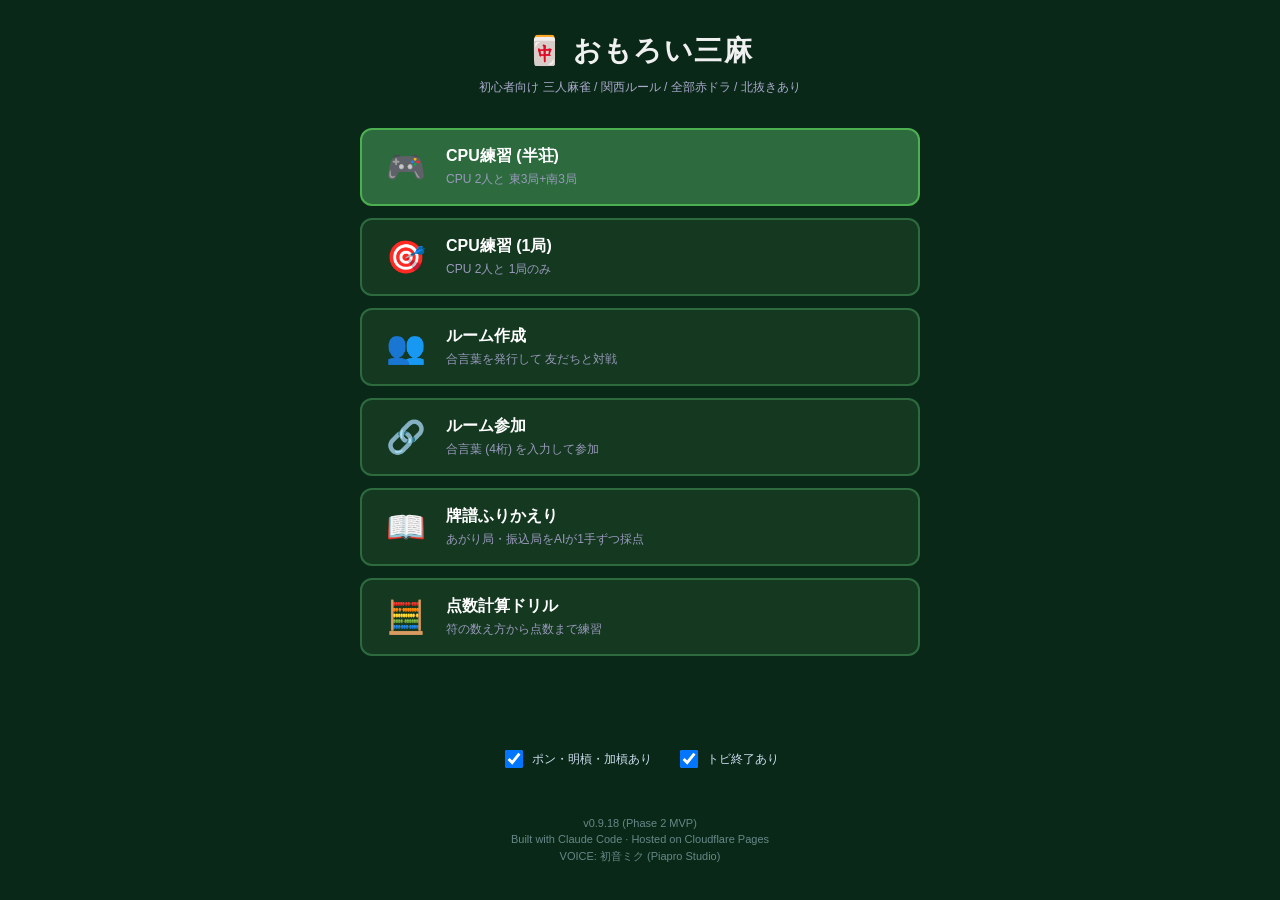
==== commit 4c1676e2: "feat(drill): 手牌問題の提示を6項目だけに絞り、ドラは牌で出す (v0.9.18) 野沢さん指示: 出題に出すのは 場 / 自風 / 親か子か / ドラが何か / ツモかロンか / あがり" ====
--- a/index.html
+++ b/index.html
@@ -6,7 +6,7 @@
   <meta name="description" content="おもろい三麻 - 初心者向け 三人麻雀 Webアプリ (関西ルール / 翻数のみ / 全部赤ドラ / 北抜きあり)">
   <meta name="theme-color" content="#0d3b1f">
   <link rel="manifest" href="manifest.json">
-  <link rel="stylesheet" href="style.css?v=0.9.17">
+  <link rel="stylesheet" href="style.css?v=0.9.18">
   <title>おもろい三麻 — 初心者向け三人麻雀</title>
 </head>
 <body>
@@ -89,8 +89,8 @@
     </footer>
   </main>
 
-  <script src="firebase-config.js?v=0.9.17"></script>
-  <script src="script.js?v=0.9.17"></script>
+  <script src="firebase-config.js?v=0.9.18"></script>
+  <script src="script.js?v=0.9.18"></script>
   <script>
     // ルーム作成/参加 ダイアログ (合言葉制)
     (function () {
